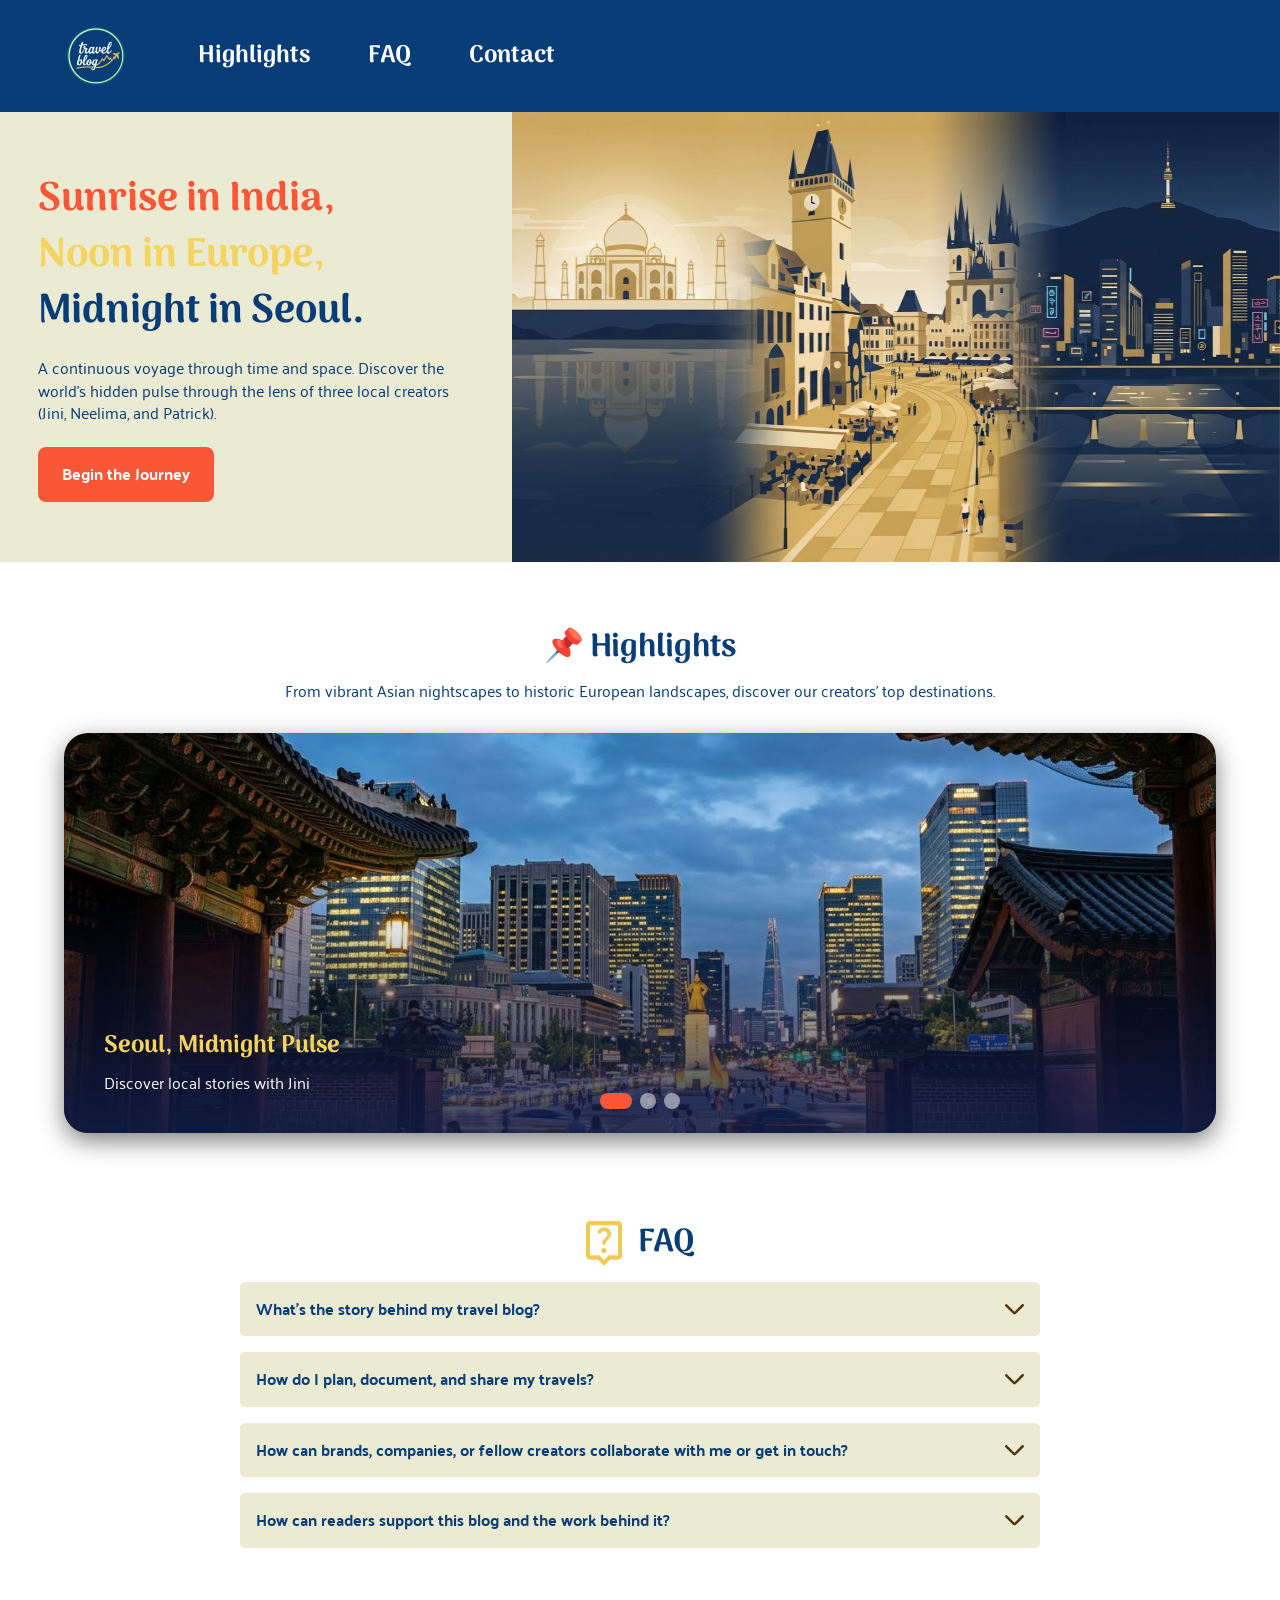
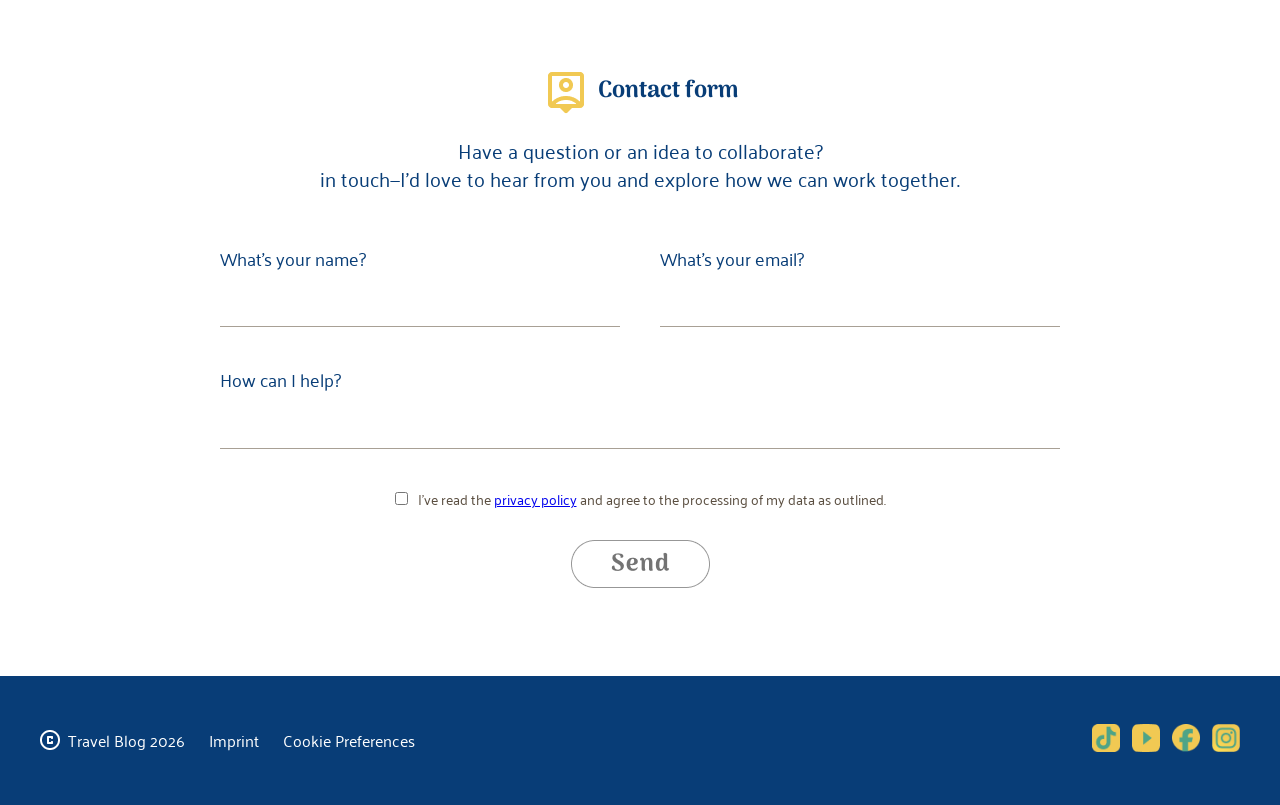
==== index.html @ cac5b028 "fix. contact form responsiv." ====
<!DOCTYPE html>
<html lang="en">

<head>
    <meta charset="UTF-8">
    <meta name="viewport" content="width=device-width, initial-scale=1.0">
    <title>Travel Blog - Home</title>

    <link rel="icon" type="image/png" href="./assets/image/logo-s.png">

    <!-- Linking the external CSS stylesheet -->
    <link rel="stylesheet" href="./styles/variables.css">
    <link rel="stylesheet" href="./styles/standard.css">
    <link rel="stylesheet" href="./styles/fonts.css">
    <link rel="stylesheet" href="./style.css">

</head>

<body>

    <!-- Main Page Wrapper Container -->
    <div class="page-wrapper">

        <header class="header">
            <div class="header-content">
                  <a href="index.html" class="header__logo">
                    <div class="logo-container">
                        <img src="./assets/image/logo-m-circle.png" class="rotate-circle" alt="Circle Background">
                        <img src="./assets/image/logo-m-title.png" class="static-title" alt="Travel Blog Title">
                        <img src="./assets/image/logo-m-airplane.png" class="float-airplane" alt="Airplane">
                    </div>
                </a>

              
                <nav class="nav-bar">
                    <a href="index.html#highlights" class="nav-highlights">Highlights</a>
                    <a href="index.html#faq" class="nav-faq">FAQ</a>
                    <a href="index.html#contact" class="nav-contact">Contact</a>
                </nav>
            </div>
        </header>

        <!-- Hero Web Section Component -->
        <section class="hero">
            <!-- 1. Start Intro Sequence Text -->
            <div class="hero__intro-text">
                <span class="title-line--india">Sunrise in India,</span>
                <span class="title-line--europe">Noon in Europe,</span>
                <span class="title-line--seoul">Midnight in Seoul.</span>
            </div>

            <!-- 2. Title for Hero left  -->
            <div class="hero__card">
                <div class="hero__content">
                    <h1 class="hero__title">
                        <span class="title-line--india">Sunrise in India,</span><br>
                        <span class="title-line--europe">Noon in Europe,</span><br>
                        <span class="title-line--seoul">Midnight in Seoul.</span>
                    </h1>
                    <p class="hero__desc">
                        A continuous voyage through time and space. Discover the world’s hidden pulse through the lens
                        of three local creators (Jini, Neelima, and Patrick).
                    </p>
                    <a class="btn--primary" href="#" onclick="return false;">Begin the Journey</a>
                </div>
                <div class="hero__img"></div>
            </div>
        </section>


        <!-- Main Home Content Section -->
        <main class="main-content" id="highlights">

            <div class="section-header">
                <h2 class="section-header__title">📌 Highlights</h2>
                <p class="section-header__desc">
                    From vibrant Asian nightscapes to historic European landscapes, discover our creators' top
                    destinations.
                </p>
            </div>

            <!-- Slider Component -->
            <div class="slider">
                <input type="radio" name="slider" id="slide1" class="slider__input" checked>
                <input type="radio" name="slider" id="slide2" class="slider__input">
                <input type="radio" name="slider" id="slide3" class="slider__input">

                <div class="slider__wrapper">
                    <a href="jin-seite01.html" class="slider__slide slider__slide--one">
                        <div class="slider__text">
                            <h3 class="slider__title">Seoul, Midnight Pulse</h3>
                            <p class="slider__desc">Discover local stories with Jini</p>
                        </div>
                    </a>

                    <a href="Neelima_Index.html" class="slider__slide slider__slide--two">
                        <div class="slider__text">
                            <h3 class="slider__title">India, Sunrise Voyage</h3>
                            <p class="slider__desc">Discover local stories with Neelima</p>
                        </div>

                        <a href="Patrick.html" class="slider__slide slider__slide--three">
                            <div class="slider__text">
                                <h3 class="slider__title">Europe, Noon Passage</h3>
                                <p class="slider__desc">Discover local stories with Patrick</p>
                            </div>
                        </a>
                </div>

                <!-- Dots navigation -->
                <div class="slider__dots">
                    <label for="slide1" class="slider__dot slider__dot--one"></label>
                    <label for="slide2" class="slider__dot slider__dot--two"></label>
                    <label for="slide3" class="slider__dot slider__dot--three"></label>
                </div>
            </div>



            <!-- FAQ Details Creator: Patrick -->
            <article class="faq-section" id="faq">

                <section class="faq-header">

                    <img src="./assets/icon/icon_faq_LP.png" alt="FAQ Icon">
                    <h2>FAQ</h2>

                </section>

                <section>

                    <details class="faq-info">
                        <summary>
                            What’s the story behind my travel blog?
                        </summary>
                        <p>
                            Lorem ipsum dolor sit amet consectetur adipisicing elit. Explicabo atque cupiditate
                            voluptatum temporibus ut non quam dolor mollitia beatae possimus corrupti voluptate nam
                            laboriosam aut repellendus aliquam, dignissimos molestias iure.
                        </p>
                    </details>

                    <details class="faq-info">
                        <summary>
                            How do I plan, document, and share my travels?
                        </summary>
                        <p>
                            Lorem ipsum dolor sit amet consectetur adipisicing elit. Explicabo atque cupiditate
                            voluptatum temporibus ut non quam dolor mollitia beatae possimus corrupti voluptate nam
                            laboriosam aut repellendus aliquam, dignissimos molestias iure.
                        </p>
                    </details>

                    <details class="faq-info">
                        <summary>
                            How can brands, companies, or fellow creators collaborate with me or get in touch?
                        </summary>
                        <p>
                            Lorem ipsum dolor sit amet consectetur adipisicing elit. Explicabo atque cupiditate
                            voluptatum temporibus ut non quam dolor mollitia beatae possimus corrupti voluptate nam
                            laboriosam aut repellendus aliquam, dignissimos molestias iure.
                        </p>
                    </details class="faq-info">

                    <details>
                        <summary>
                            How can readers support this blog and the work behind it?
                        </summary>
                        <p>
                            Lorem ipsum dolor sit amet consectetur adipisicing elit. Explicabo atque cupiditate
                            voluptatum temporibus ut non quam dolor mollitia beatae possimus corrupti voluptate nam
                            laboriosam aut repellendus aliquam, dignissimos molestias iure.
                        </p>
                    </details>

                </section>

                <section class="Contact_form" id="contact">
                    <div class="Contact_row">

                        <img src="../assets/icon/person_pin.png" alt="person_pin">
                        <h1 class="Heading">Contact form</h1>
                    </div>

                    <div class="sub_lines">
                        <p>Have a question or an idea to collaborate?<br>
                            in touch—I'd love to hear from you and explore how we can work together.</p>

                    </div>


                    <div class="questions-container">
                        <div class="question-row">
                            <div class="field">
                                <label>What's your name?</label>
                                <input type="text">
                            </div>
                            <div class="field">
                                <label>What's your email?</label>
                                <input type="email">
                            </div>
                        </div>

                        <div class="field">
                            <label>How can I help?</label>
                            <input type="text">
                        </div>
                    </div>

                    <div class="bottom-section">
                        <!-- Checkbox Row -->
                        <div class="privacy-container">
                            <input type="checkbox" id="privacy">
                            <label for="privacy">
                                I've read the <a href="#">privacy policy</a> and agree to the processing of my data as
                                outlined.
                            </label>
                        </div>

                        <img src="./Icons/Send button.png" alt="Send_button">
                    </div>
                </section>

            </article>

        </main>

        <footer class="footer">
            <div class="footer__container">
                <section class="footer-nav">
                    <p>
                        <img src="./assets/icon/copyright.png" alt="Copyright Icon">
                        Travel Blog 2026
                    </p>
                    <a href="#">Imprint</a>
                    <a href="#">Cookie Preferences</a>
                </section>

                <section class="footer-links">
                    <a href="https://www.tiktok.com/" target="_blank">
                        <img src="./assets/icon/icon_Tiktok.png" alt="Icon Tiktok">
                    </a>
                    <a href="https://www.youtube.com/" target="_blank">
                        <img src="./assets/icon/icon_youtube.png" alt="Icon YouTube">
                    </a>
                    <a href="https://www.facebook.com/" target="_blank">
                        <img src="./assets/icon/icon_facebook.png" alt="Icon Facebook">
                    </a>
                    <a href="https://www.instagram.com/" target="_blank">
                        <img src="./assets/icon/icon_instagram.png" alt="Icon Instagram">
                    </a>
                </section>
            </div>
        </footer>

        <nav class="nav-bar-mobile">

            <a href="index.html">
                <img src="./assets/icon/icon_home.png" alt="Home-Button">
            </a>

            <a href="index.html#highlights">
                <img src="./assets/icon/icon_highlights.png" alt="Highlights-Button">
            </a>

            <a href="index.html#faq">
                <img src="./assets/icon/icon_faq.png" alt="FAQ-Button">
            </a>

            <a href="index.html#contact">
                <img src="./assets/icon/icon_contact.png" alt="Contact-Button">
            </a>

        </nav>

    </div>

</body>

</html>
---- styles/variables.css ----
/* CSS Variables for easy theme management and consistency */
:root {
    /* Font Variables */
    --font-heading: 'Arima', cursive;
    --font-body: 'Palanquin', sans-serif;

    /* Fluid Responsive Font Sizes using clamp(min, viewport, max) */
    --font-base: clamp(0.95rem, 0.9rem + 0.25vw, 1rem);      /* 15px ~ 16px: Base Body Text */
    --font-lg: clamp(1.2rem, 1rem + 1vw, 1.5rem);           /* 19px ~ 24px: Subheadings / Card Titles */
    --font-xl: clamp(1.5rem, 1.2rem + 1.2vw, 2rem);         /* 24px ~ 32px: Section Headings */
    --font-xxl: clamp(1.8rem, 1.4rem + 1.5vw, 2.5rem);      /* 28px ~ 40px: Major Section Titles */
    --font-xxxl: clamp(2.2rem, 1.5rem + 3vw, 4rem);         /* 35px ~ 64px: Main Landing / Intro Title */


    /* Brand Colors */
    --c-primary: #083D77;
    /* Regal Navy (Main text and elements) */
    --c-secondary: #EBEBD3;
    /* Figma title color  */
    --c-title: #F1C953;
    /* Beige (Background accents) */
    --c-accent: #F95738;
    /* Tomato (Highlight points) */
    --c-buttonpoint: #F4D35E;
    /* Royal Gold (Buttons, hovers) */
    --c-hoverpoint: #EE964B;
    /* Sandy Brown */
}
---- styles/standard.css ----
* {
    margin: 0;
    box-sizing: border-box;
    scroll-behavior: smooth;
    line-height: 1.4;
}

html {
    font-size: 16px;
}
---- styles/fonts.css ----
/* arima-regular - latin */
@font-face {
    font-display: swap;
    /* Check https://developer.mozilla.org/en-US/docs/Web/CSS/@font-face/font-display for other options. */
    font-family: 'Arima';
    font-style: normal;
    font-weight: 400;
    src: url('../assets/fonts/arima-v7-latin-regular.woff2') format('woff2');
    /* Chrome 36+, Opera 23+, Firefox 39+, Safari 12+, iOS 10+ */
}

/* arima-700 - latin */
@font-face {
    font-display: swap;
    /* Check https://developer.mozilla.org/en-US/docs/Web/CSS/@font-face/font-display for other options. */
    font-family: 'Arima';
    font-style: normal;
    font-weight: 700;
    src: url('../assets/fonts/arima-v7-latin-700.woff2') format('woff2');
    /* Chrome 36+, Opera 23+, Firefox 39+, Safari 12+, iOS 10+ */
}

/* palanquin-regular - latin */
@font-face {
    font-display: swap;
    /* Check https://developer.mozilla.org/en-US/docs/Web/CSS/@font-face/font-display for other options. */
    font-family: 'Palanquin';
    font-style: normal;
    font-weight: 400;
    src: url('../assets/fonts/palanquin-v17-latin-regular.woff2') format('woff2');
    /* Chrome 36+, Opera 23+, Firefox 39+, Safari 12+, iOS 10+ */
}

/* palanquin-700 - latin */
@font-face {
    font-display: swap;
    /* Check https://developer.mozilla.org/en-US/docs/Web/CSS/@font-face/font-display for other options. */
    font-family: 'Palanquin';
    font-style: normal;
    font-weight: 700;
    src: url('../assets/fonts/palanquin-v17-latin-700.woff2') format('woff2');
    /* Chrome 36+, Opera 23+, Firefox 39+, Safari 12+, iOS 10+ */
}
---- style.css ----
/* 1. Base Body Styles */
body {
    width: 100%;
    margin: 0;
    padding: 0;
    font-family: var(--font-body);
    color: var(--c-primary);
    line-height: 1.6;

}

h1,
h2,
h3,
h4,
.intro-quote {
    font-family: var(--font-heading);
}

/* =========================================================
    2. Common Elements (Buttons, Containers)
========================================================= */

/* Common button style */
.btn--primary {
    display: inline-block;
    background-color: var(--c-accent);
    color: white;
    padding: 1rem 1.5rem;
    border-radius: 0.5rem;
    border: none;
    font-weight: 700;
    font-size: var(--font-base);
    text-decoration: none;
    cursor: default;
}

.btn--primary:hover {
    opacity: 0.9;
}


/* =========================================================
    3. Header & Navigation
========================================================= */

.header {
    width: 100%;
    background-color: var(--c-primary);
}

.header-content {
    max-width: 1440px;
    margin: 0 auto;
    padding: 24px clamp(24px, 5vw, 96px);
    
    display: flex;
    justify-content: flex-start;
    align-items: center;
    gap: clamp(40px, 5.5vw, 80px);
}

.header__logo {
    color: white;
    font-size: var(--font-lg);
    font-weight: 800;
    display: flex;
    align-items: center;
    gap: 0.75rem;
    text-decoration: none;
}

.logo-container {
    position: relative;
    width: 4rem;
    height: 4rem;
    perspective: 500px;
    flex-shrink: 0;
}

.logo-container img {
    position: absolute;
    top: 0;
    left: 0;
    width: 100%;
    height: 100%;
    object-fit: contain;
}

.rotate-circle {
    animation: rotateGlobe 8s linear infinite;
}

.float-airplane {
    animation: floatPlane 1.8s ease-in-out infinite alternate;
}


.nav-bar {
    display: flex;
    gap: clamp(32px, 4.5vw, 72px);
}

.nav-bar > a {
    font-size: 1.5rem;
    font-weight: bold;
    color: white;
    font-family: var(--font-heading);
    text-decoration: none;
    position: relative;
}


.nav-highlights::after,
.nav-faq::after,
.nav-contact::after {
    content: '';
    position: absolute;
    bottom: -6px;
    left: 0;
    width: 105%;
    height: 24px;
    background-repeat: no-repeat;
    background-position: center;
    background-size: contain;
    opacity: 0;
    transition: opacity 0.2s ease;
}

.nav-highlights:hover::after,
.nav-faq:hover::after,
.nav-contact:hover::after {
    opacity: 1;
}

.nav-highlights::after {
    background-image: url('./assets/icon/underline_highlights.png');
}

.nav-faq::after {
    background-image: url('./assets/icon/underline_faq.png');
}

.nav-contact::after {
    background-image: url('./assets/icon/underline_contact.png');
}

.nav-bar a:active::after {
    opacity: 0;
}

.nav-bar a:active {
    color: #F1C953;
}


@keyframes rotateGlobe {
    0% { transform: rotateY(0deg); }
    100% { transform: rotateY(360deg); }
}

@keyframes floatPlane {
    0% { transform: translateY(0); }
    100% { transform: translateY(-4px); }
}

@media screen and (max-width: 768px) {
    .header-content {
        padding: 16px 24px;
        justify-content: center; 
    }

    .nav-bar {
        display: none !important; 
    }
}


/* =========================================================
    3. Header & Navigation -Patrick
========================================================= */



/* .header {
    width: 100%;
    background-color: var(--c-primary);
}

.header-content {
    max-width: 1440px;
    margin: 0 auto;
    padding: 24px 96px;
    display: flex;
    justify-content: flex-start;
    align-items: center;
    gap: 80px;
}
.header__logo {
    color: white;
    font-size: var(--font-lg);
    font-weight: 800;
    display: flex;
    align-items: center;
    gap: 0.75rem;
    text-decoration: none;
}

.logo-container {
    position: relative;
    width: 4rem;
    height: 4rem;
    perspective: 500px;
    flex-shrink: 0;
}

.logo-container img {
    position: absolute;
    top: 0;
    left: 0;
    width: 100%;
    height: 100%;
    object-fit: contain;
}

.rotate-circle {
    animation: rotateGlobe 8s linear infinite;
}

.float-airplane {
    animation: floatPlane 1.8s ease-in-out infinite alternate;
}

.header>img {
    height: 72px;
}

.nav-bar {
    display: flex;
    gap: 72px;
}

.nav-bar>a {
    font-size: 1.5rem;
    font-weight: bold;
    color: white;

    font-family: var(--font-heading);
    text-decoration: none;
}

.nav-highlights,
.nav-faq,
.nav-contact {
    position: relative;
    text-decoration: none;
}

.nav-highlights::after,
.nav-faq::after,
.nav-contact::after {
    content: '';
    position: absolute;
    bottom: -2px;
    left: 0;
    width: 105%;
    height: 24px;
    background-repeat: no-repeat;
    background-position: center;
    background-size: contain;
    opacity: 0;
    transition: opacity 0.2s ease;
}

.nav-highlights:hover::after,
.nav-faq:hover::after,
.nav-contact:hover::after {
    opacity: 1;
}

.nav-highlights::after {
    background-image: url('../assets/icon/underline_highlights.png');
}

.nav-faq::after {
    background-image: url('../assets/icon/underline_faq.png');
}

.nav-contact::after {
    background-image: url('../assets/icon/underline_contact.png');
}

.nav-bar a:active::after {
    opacity: 0;
}

.nav-bar a:active {
    color: #F1C953;
}

@keyframes rotateGlobe {
    0% {
        transform: rotateY(0deg);
    }

    100% {
        transform: rotateY(360deg);
    }
}

@keyframes floatPlane {
    0% {
        transform: translateY(0);
    }

    100% {
        transform: translateY(-4px);
    }
}

@media screen and (min-width: 744px) and (max-width: 850px) {

    .header {
        padding: 24px max(calc((100% - 1440px)/2), 42px);
    }

}

@media screen and (max-width: 743px) {

    .header {
        padding: 24px max(calc((100% - 1440px)/2), 42px);
        justify-content: center;
    }

    .nav-bar {
        display: none;
    }

} */

/* =========================================================
    4. Hero Section - Sequence Animation
========================================================= */
.hero {
    position: relative;
    width: 100%;
    min-height: clamp(450px, 50vh, 520px);
    overflow: hidden;
    background-color: transparent;
    padding: 0;
}


.title-line--india {
    color: var(--c-accent);
}

.title-line--europe {
    color: var(--c-buttonpoint);
}

.title-line--seoul {
    color: var(--c-primary);
}


.hero__intro-text {
    position: absolute;
    top: 50%;
    left: 50%;
    transform: translate(-50%, -50%);
    width: 100%;
    display: flex;
    flex-direction: column;
    justify-content: center;
    align-items: center;
    gap: 0.5rem;
    padding: 0 1rem;
    text-align: center;
    font-family: var(--font-heading);

    font-size: var(--font-xxxl);
    font-weight: 700;
    z-index: 10;
    animation: fadeOutIntro 0.5s ease-in-out 3.2s forwards;
}

.hero__intro-text span {
    width: 100%;
    text-align: center;
    opacity: 0;
    transform: translateY(15px);
    animation: fadeInUpLine 0.6s ease-out forwards;
}

.hero__intro-text span:nth-child(1) {
    animation-delay: 0.3s;
}

.hero__intro-text span:nth-child(2) {
    animation-delay: 1.1s;
}

.hero__intro-text span:nth-child(3) {
    animation-delay: 1.9s;
}


.hero__card {
    display: grid;
    grid-template-columns: 2fr 3fr;
    max-width: 1440px;
    width: 100%;
    margin: 0 auto;
    min-height: clamp(450px, 50vh, 520px);
    background-color: var(--c-secondary);
    overflow: hidden;
}

.hero__content {
    padding: clamp(1.5rem, 4vw, 4rem) clamp(1.2rem, 3vw, 3rem);
    display: flex;
    flex-direction: column;
    justify-content: center;
    background-color: var(--c-secondary);
    z-index: 2;
}

.hero__title {
    font-size: var(--font-xxl);
    font-weight: 900;
    margin-bottom: 1rem;
    line-height: 1.2;
    opacity: 0;
    transform: translateX(-40px);
    animation: slideInLeft 0.8s ease-out 3.8s forwards;
}

.hero__desc {
    font-size: var(--font-base);
    margin-bottom: 1.5rem;
    opacity: 0;
    transform: translateX(-40px);
    animation: slideInLeft 0.8s ease-out 4.1s forwards;
}

.hero__content .btn--primary {
    align-self: flex-start;
    opacity: 0;
    transform: translateY(30px);
    animation: fadeInUp 0.8s ease-out 4.4s forwards;
}

.hero__img {
    width: 100%;
    height: 100%;
    background-image: url('./assets/image/hero-img.jpeg');
    background-size: cover;
    background-position: top center;
    transform: translateX(100%);
    animation: slideInRight 1s cubic-bezier(0.25, 1, 0.5, 1) 3.5s forwards;
}

@keyframes fadeInUpLine {
    to {
        opacity: 1;
        transform: translateY(0);
    }
}

@keyframes fadeOutIntro {
    to {
        opacity: 0;
        visibility: hidden;
    }
}

@keyframes slideInRight {
    to {
        transform: translateX(0);
    }
}

@keyframes slideInLeft {
    to {
        opacity: 1;
        transform: translateX(0);
    }
}

@keyframes fadeInUp {
    to {
        opacity: 1;
        transform: translateY(0);
    }
}

/* =========================================================
    5. Main Content (Center-aligned content area)
========================================================= */
.main-content {
    max-width: 1200px;
    margin: 0 auto;
    padding: 4rem 1.5rem;
}

.section-header {
    text-align: center;
    margin-bottom: 2rem;
}

.section-header__title {
    font-size: var(--font-xl);
}

.section-header__desc {
    font-size: var(--font-base);
    margin-top: 0.5rem;
}


/* =========================================================
    6. Slider Component
========================================================= */
.slider {
    position: relative;
    overflow: hidden;
    border-radius: 1.5rem;
    box-shadow: 0 0.5rem 1.5rem rgba(0, 0, 0, 0.5);
    margin-bottom: 4rem;
}

.slider__input {
    display: none;
    /* Hide actual radio buttons */
}

.slider__wrapper {
    display: flex;
    width: 300%;
    transition: transform 0.5s ease;
}

.slider__slide {
    width: 33.333%;
    height: 25rem;
    padding: 2.5rem;
    display: flex;
    align-items: flex-end;
    color: white;
    background-size: cover;
    background-position: center;
    position: relative;
    text-decoration: none;
    transition: transform 0.3s ease, filter 0.3s ease;
}

a.slider__slide {
    cursor: pointer;
}

a.slider__slide:hover .slider__title {
    text-decoration: underline;
    color: white;
}

a.slider__slide:hover::before {
    background: linear-gradient(to top, rgba(17, 29, 74, 0.95) 0%, transparent 70%);
}

/* Add dark gradient overlay on top of the image */
.slider__slide::before {
    content: '';
    position: absolute;
    inset: 0;
    background: linear-gradient(to top, rgba(17, 29, 74, 0.85) 0%, transparent 60%);
}

.slider__slide--one {
    background-image: url("./assets/image/home-slider01.jpeg");
}

.slider__slide--two {
    background-image: url("./assets/image/home-slider02.jpeg");
}

.slider__slide--three {
    background-image: url("./assets/image/home-slider03.jpeg");
}

.slider__text {
    position: relative;
    z-index: 1;
}

.slider__title {
    font-size: var(--font-lg);
    margin-bottom: 0.5rem;
    color: var(--c-buttonpoint);
}

/* Move slide based on radio button selection */
#slide1:checked~.slider__wrapper {
    transform: translateX(0%);
}

#slide2:checked~.slider__wrapper {
    transform: translateX(-33.333%);
}

#slide3:checked~.slider__wrapper {
    transform: translateX(-66.666%);
}

/* Circle dots below the slider */
.slider__dots {
    position: absolute;
    bottom: 1.5rem;
    left: 50%;
    transform: translateX(-50%);
    display: flex;
    gap: 0.5rem;
    z-index: 2;
}

.slider__dot {
    width: 1rem;
    height: 1rem;
    border-radius: 50%;
    background-color: rgba(255, 255, 255, 0.5);
    cursor: pointer;
}

#slide1:checked~.slider__dots .slider__dot--one,
#slide2:checked~.slider__dots .slider__dot--two,
#slide3:checked~.slider__dots .slider__dot--three {
    background-color: var(--c-accent);
    width: 2rem;
    border-radius: 0.5rem;
}


/* =========================================================
   7. FAQ - Detaillist // Creator: Patrick
========================================================= */

.faq-section {
    display: flex;
    flex-direction: column;
    align-items: center;
    padding: 24px max(calc((100% - 1440px)/2), 96px);
}

.faq-header {
    display: flex;
    gap: 16px;
}

.faq-header h2 {
    font-size: var(--font-xl);
}

.faq-header img {
    width: 100%;
}

.faq-section details {
    background-color: var(--c-secondary);
    width: 1200px;
    padding: 16px;
    margin-top: 16px;
    border-radius: 5px;
    text-align: start;
}

.faq-section p {
    background-color: white;
    padding: 4px;
    border-radius: 5px;
}

summary {
    display: flex;
    justify-content: space-between;
    align-items: center;
    list-style: none;
    cursor: pointer;
    font-weight: bold;
}

summary::-webkit-details-marker {
    display: none;
}

summary::after {
    content: url("../assets/image/arrow_forward_ios.svg");
    transition: transform 255ms ease-in;
}

details[open] summary::after {
    transform: rotate(180deg);
}

@media screen and (min-width: 1040px) and (max-width: 1300px) {
    .faq-section details {
        width: 800px;
    }
}

@media screen and (min-width: 540px) and (max-width: 1039px) {
    
    
    .faq-section details {
        width: 500px;
    }
}

@media screen and (max-width: 539px) {
    .faq-section details {
        width: 300px;
    }
}


/* =========================================================
   9. Contack Form
========================================================= */

.Contact_form {
    padding-top: 120px;
    max-width: 1200px;
    width: 100%;
    margin: 0 auto;
    box-sizing: border-box;
}

.Contact_row {
    display: flex;
    align-items: center;
    justify-content: center;
    gap: 8px;            
    margin-bottom: 16px; 

    font-family: Arima, sans-serif;
    font-weight: bold;
    font-size: 1.25rem; 
    line-height: 1.2;

    color: var(--c-primary);
}

.Contact_row > img {
    width: 3rem;        
    height: 3rem;       
}

.sub_lines {
    font-family: Palanquin;
    font-weight: 500;
    font-size: 20px;
    text-align: center;
}

.questions-container {
    padding: 50px 30px 0px 30px;
    width: 100%;
    max-width: 900px;
    display: flex;
    flex-direction: column;
    gap: 40px;
    margin: 0 auto;
    box-sizing: border-box;
}

.question-row {
    display: flex;
    gap: 40px;
    width: 100%;
    box-sizing: border-box;
}

.field {
    flex: 1;
    display: flex;
    flex-direction: column;
    box-sizing: border-box;
}

.field label {
    font-size: 1.125rem; /* 18px */
    margin-bottom: 1.5rem;
}

.field input {
    width: 100%;
    border: none;
    border-bottom: 1.5px solid #a8a095;
    outline: none;
    background: transparent;
    font-size: 1rem;
    padding-bottom: 8px;
    box-sizing: border-box;
}

.field input:focus {
    border-bottom-color: #000;
}

.bottom-section {
    display: flex;
    flex-direction: column;
    align-items: center;
    gap: 32px;
    margin-top: 40px;
    width: 100%;
    box-sizing: border-box;
}

.privacy-container {
    display: flex;
    align-items: center;
    justify-content: center;
    gap: 10px;
    font-size: 14px;
    color: #5a4e40;
}

/* =========================================================
   Mobile Viewport Styles (768px and below) for Contact
========================================================= */
@media screen and (max-width: 768px) {

    .faq-section {
        padding-left: 1rem;
        padding-right: 1rem;
        width: 100%;
        box-sizing: border-box;
    }
    
    .Contact_form {
        padding-top: 3.75rem; /* 60px */
        width: 100%;
    }

    .Contact_row {
        font-size: 1.125rem; 
    }

    .Contact_row > img {
        width: 2rem;   /* 32px */
        height: 2rem;  /* 32px */
    }
    
    .sub_lines {
        display: none;
    }
  
    .questions-container {
        padding: 1.5rem 0 0 0;
        width: 100%;
        gap: 2rem;
    }

    .question-row {
        flex-direction: column;
        gap: 2rem;
    }

    .field label {
        margin-bottom: 0.75rem;
    }
   
    .bottom-section {
        margin-top: 2rem;
    }

    .privacy-container {
        justify-content: flex-start;
        font-size: 0.75rem; /* 12px */
        gap: 0.5rem;
    }

    .privacy-container input[type="checkbox"] {
        flex-shrink: 0;
    }
}


/* =========================================================
   Footer Components (Rem & Single Media Query System)
========================================================= */

.footer {
    width: 100%;
    background-color: var(--c-primary);
    color: white;
    padding: 3rem 0;
}

.footer__container {
    width: 100%;
    max-width: 1440px;
    margin: 0 auto;
    padding: 0 2.5rem;
    display: flex;
    justify-content: space-between;
    align-items: center;
    box-sizing: border-box;
}

.footer-nav {
    display: flex;
    align-items: center;
    gap: 1.5rem;
    color: white;
}

.footer-nav a {
    color: white;
    text-decoration: none;
    font-size: var(--font-base);
}

.footer-nav p {
    display: flex;
    align-items: center;
    gap: 0.5rem;
    margin: 0;
}

.footer-nav img {
    height: 1.25rem;
}

.footer-links {
    display: flex;
    gap: 0.75rem;
}

.footer-links img {
    width: 1.75rem;
    height: 1.75rem;
}

.nav-bar-mobile {
    display: none;
}

/* =========================================================
   Footer Navigation & Social Links Hover Effects
========================================================= */


.footer-nav a:hover {
    font-weight: bold;
}


.footer-links img:hover {
    box-shadow: 2px 2px 2px 2px rgba(255, 255, 255, 0.25);
    border-radius: 5px;
}



@media screen and (max-width: 768px) {
    body {
        padding-bottom: 5.5rem; 
    }

    .footer {
        padding: 1.5rem 1rem;
    }

    .footer__container {
        padding: 0;
        display: flex;
        justify-content: space-between;
        align-items: flex-end; 
    }

    .footer-nav {
        display: flex;
        flex-direction: column;
        align-items: flex-start;
        gap: 0.35rem;
        font-size: 0.85rem;
    }

    .footer-nav a {
        font-size: 0.85rem;
        color: white;
        text-decoration: none;
    }

   
    .footer-nav a:nth-of-type(1) {
        order: 1;
    }

   
    .footer-nav a:nth-of-type(2) {
        order: 2;
    }

  
    .footer-nav p {
        order: 3;
        font-size: 0.85rem;
        margin: 0;
        white-space: nowrap;
        display: flex;
        align-items: center;
        gap: 0.3rem;
    }

    .footer-nav p img {
        height: 1rem;
    }

  
    .footer-links {
        display: flex;
        gap: 0.5rem;
        align-items: center;
    }

    .footer-links img {
        width: 1.5rem;
        height: 1.5rem;
    }

   
    .footer--mobile,
    .nav-bar-mobile {
        display: flex !important;
        position: fixed;
        bottom: 0;
        left: 0;
        width: 100%;
        height: 5.5rem;
        background-color: var(--c-buttonpoint);
        z-index: 9999;
        justify-content: space-around;
        align-items: center;
    }

    .mobile-nav {
        display: flex;
        justify-content: space-around;
        align-items: center;
        width: 100%;
        padding: 0 1rem;
    }

    .mobile-nav__item img {
        width: 2rem;
        height: 2rem;
    }
}


/* =========================================================
   9. Footer Components (Desktop Standard)-Patrick
========================================================= */
/* 
.footer {
    width: 100%;
    background-color: var(--c-primary);
    padding: 48px 0;
}

.footer__container {
    max-width: 1440px;
    width: 100%;
    margin: 0 auto;
    padding: 0 88px;
    display: flex;
    justify-content: space-between;
    align-items: center;
    box-sizing: border-box;
}

.footer-nav {
    display: flex;
    gap: 72px;

    color: white;
}

.footer-nav p {
    display: flex;
    align-items: center;
    gap: 8px;
}

.footer-nav img {
    height: 24px;
}

.footer-nav a {
    color: white;
    text-decoration: none;
    text-align: center;
    min-width: 80px;
}

.footer-nav a:hover {
    font-weight: bold;
}

.footer-links {
    display: flex;
    gap: 16px;
}

.footer-links img {
    height: 32px;
}

.footer-links img:hover {
    box-shadow: 2px 2px 2px 2px rgba(255, 255, 255, 0.25);
    border-radius: 5px;
}

.nav-bar-mobile {
    display: none;
}




@media screen and (min-width: 851px) and (max-width: 1176px) {

    .footer-nav {
        gap: 42px;
    }

}

@media screen and (min-width: 744px) and (max-width: 850px) {

    .footer {
        padding: 48px max(calc((100% - 1440px)/2), 42px);
    }

    .footer-nav {
        gap: 42px;
    }

}

@media screen and (min-width: 526px) and (max-width: 743px) {

    .footer {
        padding: 24px max(calc((100% - 1440px)/2), 42px);
        align-items: flex-end;
    }

    .footer-nav {
        flex-direction: column-reverse;
        align-items: flex-start;
        gap: 8px;
    }

    .footer-nav a {
        text-align: start;
    }

    .nav-bar-mobile {
        display: flex;
        justify-content: space-between;
        align-items: center;
        padding: 24px 42px;

        background-color: #F1C953;

        position: sticky;
        bottom: 0;
    }

}




@media screen and (max-width: 525px) {

    .footer {
        padding: 24px max(calc((100% - 1440px)/2), 24px);
        align-items: flex-end;
    }

    .footer-nav {
        flex-direction: column-reverse;
        align-items: flex-start;
        gap: 8px;

        font-size: 0.8rem;
    }

    .footer-nav a {
        text-align: start;
    }

    .footer-links img {
        height: 20px;
    }

    .nav-bar-mobile {
        display: flex;
        justify-content: space-between;
        align-items: center;
        padding: 16px 42px;

        background-color: #F1C953;

        position: sticky;
        bottom: 0;
    }

} */

/* /* =========================================================
   9. Media Query (Mobile Screens)
========================================================= */
@media (max-width: 768px) {

    .hero__intro-text {
        top: clamp(220px, 38vh, 260px);
    }

    .hero__card {
        grid-template-columns: 1fr;
        grid-template-rows: auto auto;
    }

    .hero__content {
        order: 2;
        padding: clamp(1.8rem, 4vw, 2.5rem) 1.5rem;
        text-align: center;
        align-items: center;
    }

    .hero__title {
        margin-bottom: 0.8rem;
    }

    .hero__desc {
        max-width: 500px;
        margin-bottom: 1.5rem;
    }

    .hero__content .btn--primary {
        align-self: center;
    }

    .hero__img {
        order: 1;
        height: clamp(200px, 35vw, 260px);
    }

}
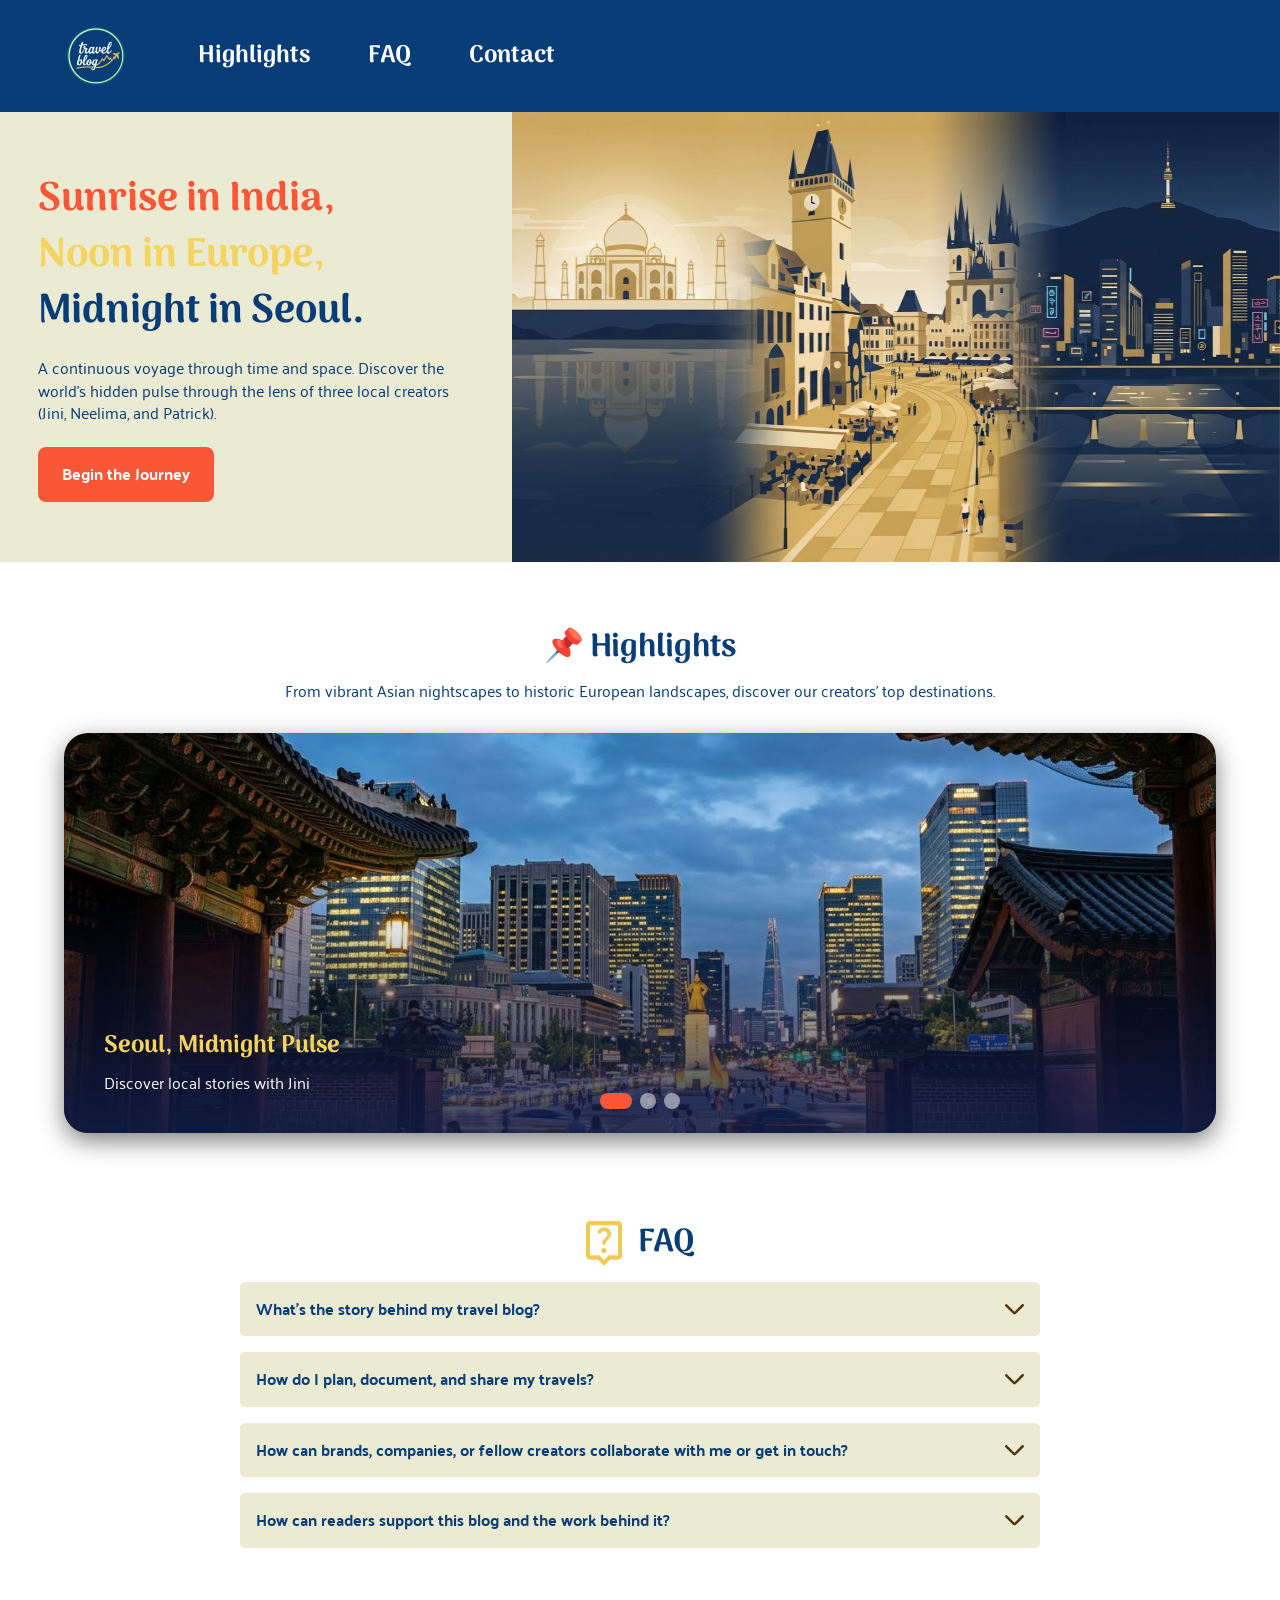
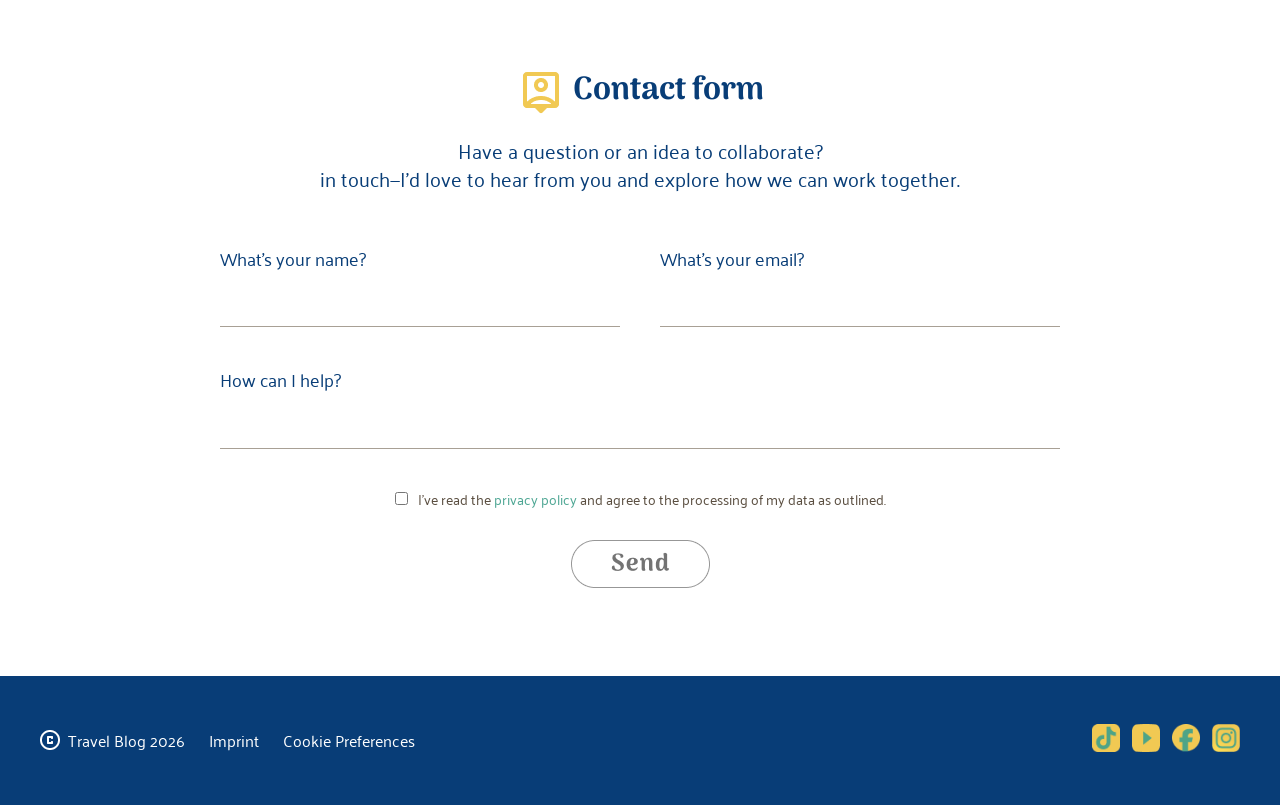
==== commit c0703246: "fix. contact form" ====
--- a/index.html
+++ b/index.html
@@ -178,8 +178,8 @@
                 <section class="Contact_form" id="contact">
                     <div class="Contact_row">
 
-                        <img src="../assets/icon/person_pin.png" alt="person_pin">
-                        <h1 class="Heading">Contact form</h1>
+                        <img src="./assets/icon/person_pin.png" alt="person_pin">
+                        <h2 class="heading">Contact form</h2>
                     </div>
 
                     <div class="sub_lines">
@@ -217,7 +217,7 @@
                             </label>
                         </div>
 
-                        <img src="./Icons/Send button.png" alt="Send_button">
+                        <img src="./assets/image/Send_button.png" alt="Send_button">
                     </div>
                 </section>
 
--- a/style.css
+++ b/style.css
@@ -744,12 +744,15 @@
 
     font-family: Arima, sans-serif;
     font-weight: bold;
-    font-size: 1.25rem; 
+    font-size: 2rem; 
     line-height: 1.2;
 
     color: var(--c-primary);
 }
 
+.heading{
+    font-size: var(--font-xl);
+}
 .Contact_row > img {
     width: 3rem;        
     height: 3rem;       
@@ -826,6 +829,18 @@
     color: #5a4e40;
 }
 
+.privacy-container a {
+    color: #4da693;            
+    text-decoration: none;
+    font-weight: 400;             
+    transition: font-weight 0.2s ease, color 0.2s ease; 
+}
+
+.privacy-container a:hover {
+    font-weight: 700;            
+    color: #3b8777;             
+}
+
 /* =========================================================
    Mobile Viewport Styles (768px and below) for Contact
 ========================================================= */
@@ -838,19 +853,29 @@
         box-sizing: border-box;
     }
     
-    .Contact_form {
-        padding-top: 3.75rem; /* 60px */
-        width: 100%;
-    }
-
     .Contact_row {
-        font-size: 1.125rem; 
-    }
-
-    .Contact_row > img {
-        width: 2rem;   /* 32px */
-        height: 2rem;  /* 32px */
-    }
+    display: flex;
+    align-items: center;
+    justify-content: center;
+    gap: 12px;            
+    margin-bottom: 16px; 
+}
+
+/* 2. 실제 글자가 들어있는 h2(.heading)에 직접 폰트 크기 지정 */
+.Contact_row .heading {
+    font-size: 1.5rem; /* 32px 정확히 적용 */
+    font-family: Arima, sans-serif;
+    font-weight: bold;
+    color: var(--c-primary);
+    line-height: 1.2;
+    margin: 0; /* h2 기본 여백 제거 */
+}
+
+/* 3. 아이콘 크기 */
+.Contact_row > img {
+    width: 3rem;        
+    height: 3rem;       
+}
     
     .sub_lines {
         display: none;
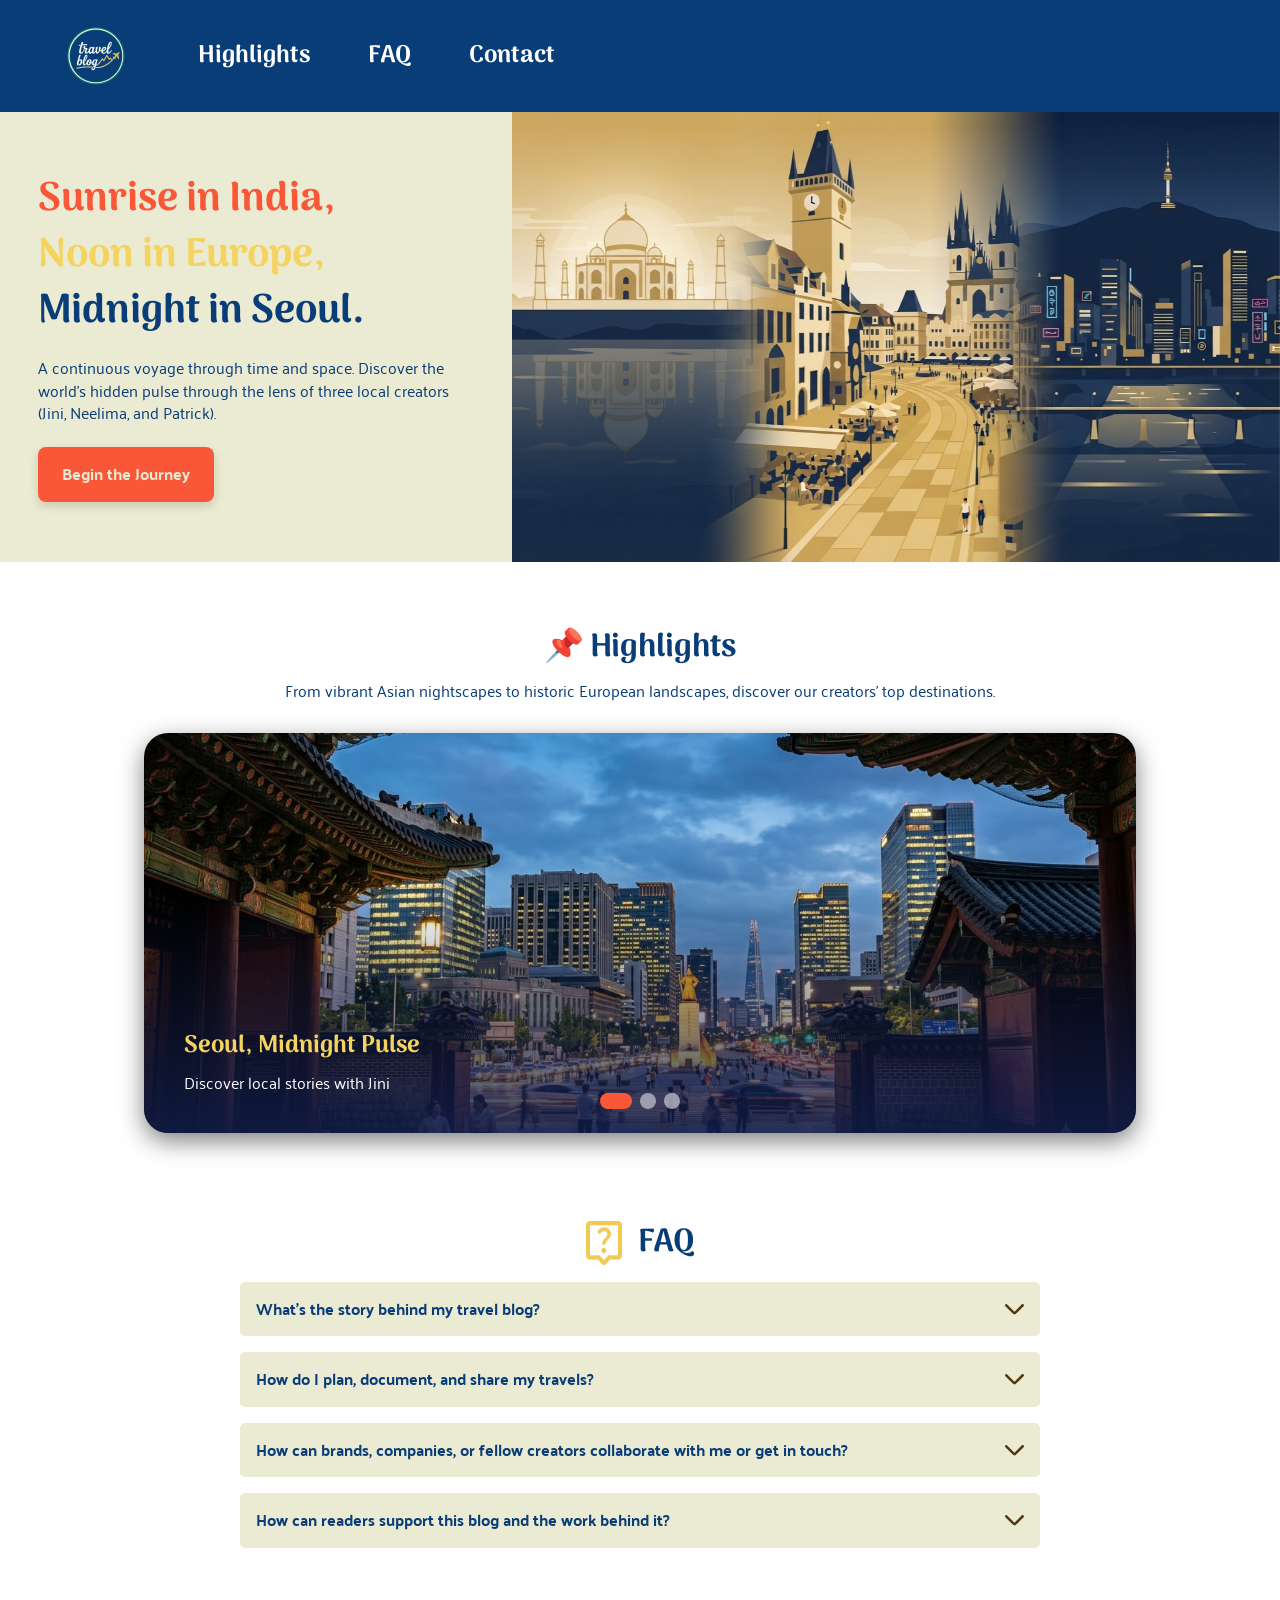
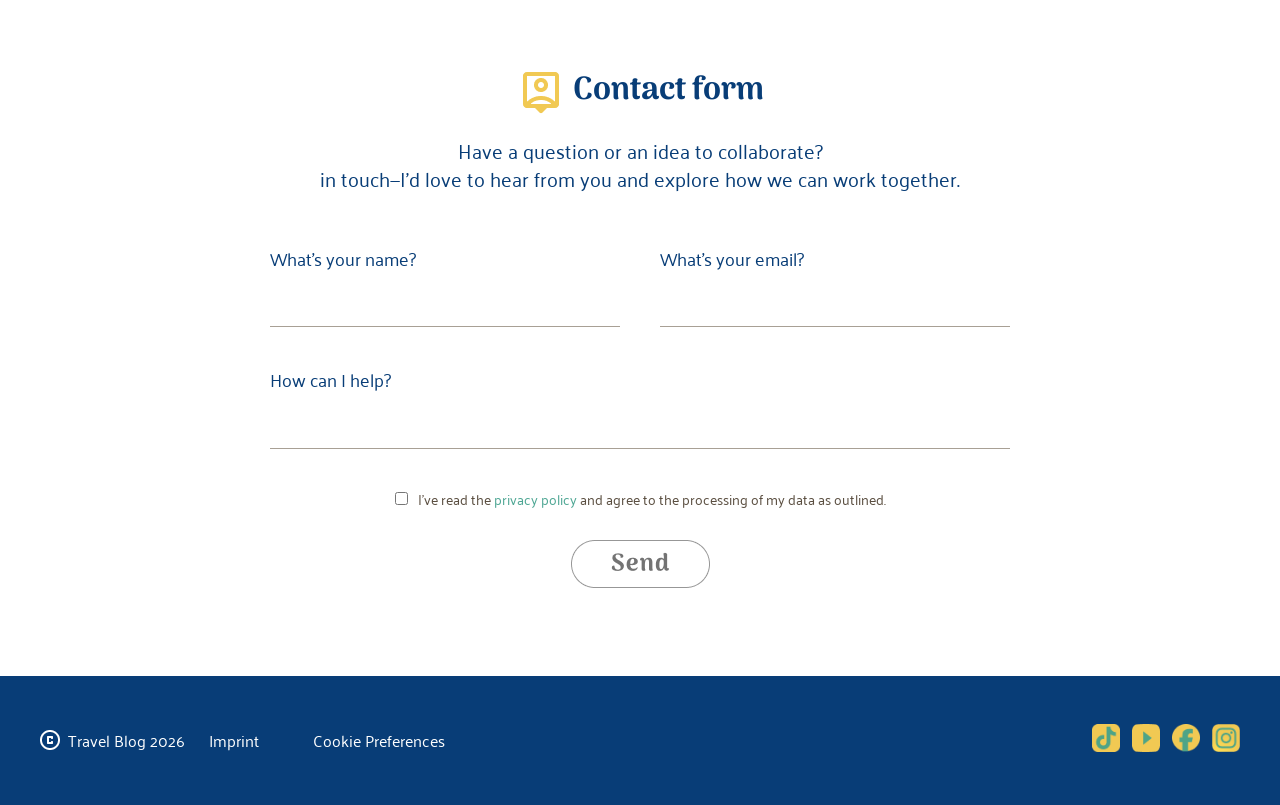
==== commit f4951770: "merge: updated from dev" ====
--- a/index.html
+++ b/index.html
@@ -160,9 +160,9 @@
                             voluptatum temporibus ut non quam dolor mollitia beatae possimus corrupti voluptate nam
                             laboriosam aut repellendus aliquam, dignissimos molestias iure.
                         </p>
-                    </details class="faq-info">
-
-                    <details>
+                    </details>
+
+                    <details class="faq-info">
                         <summary>
                             How can readers support this blog and the work behind it?
                         </summary>
@@ -212,7 +212,7 @@
                         <div class="privacy-container">
                             <input type="checkbox" id="privacy">
                             <label for="privacy">
-                                I've read the <a href="#">privacy policy</a> and agree to the processing of my data as
+                                I've read the <a>privacy policy</a> and agree to the processing of my data as
                                 outlined.
                             </label>
                         </div>
--- a/styles/fonts.css
+++ b/styles/fonts.css
@@ -8,7 +8,6 @@
     src: url('../assets/fonts/arima-v7-latin-regular.woff2') format('woff2');
     /* Chrome 36+, Opera 23+, Firefox 39+, Safari 12+, iOS 10+ */
 }
-
 /* arima-700 - latin */
 @font-face {
     font-display: swap;
@@ -19,7 +18,6 @@
     src: url('../assets/fonts/arima-v7-latin-700.woff2') format('woff2');
     /* Chrome 36+, Opera 23+, Firefox 39+, Safari 12+, iOS 10+ */
 }
-
 /* palanquin-regular - latin */
 @font-face {
     font-display: swap;
@@ -30,7 +28,6 @@
     src: url('../assets/fonts/palanquin-v17-latin-regular.woff2') format('woff2');
     /* Chrome 36+, Opera 23+, Firefox 39+, Safari 12+, iOS 10+ */
 }
-
 /* palanquin-700 - latin */
 @font-face {
     font-display: swap;
--- a/style.css
+++ b/style.css
@@ -1,12 +1,33 @@
 /* 1. Base Body Styles */
+
+/* 1. html과 body에 화면 전체 높이 기준 부여 */
+html,
 body {
     width: 100%;
+    min-height: 100vh;
     margin: 0;
     padding: 0;
     font-family: var(--font-body);
     color: var(--c-primary);
     line-height: 1.6;
-
+}
+
+body {
+    display: flex;
+    flex-direction: column;
+}
+
+main.page-wrapper,
+.page-wrapper {
+    display: flex;
+    flex-direction: column;
+    flex: 1;
+    width: 100%;
+}
+
+footer,
+.footer {
+    margin-top: auto;
 }
 
 h1,
@@ -20,23 +41,37 @@
 /* =========================================================
     2. Common Elements (Buttons, Containers)
 ========================================================= */
-
-/* Common button style */
-.btn--primary {
+a.btn--primary,
+a.btn--primary:link,
+a.btn--primary:visited,
+a.btn--primary:hover,
+a.btn--primary:active {
+    color: var(--c-secondary);
+}
+
+a.btn--primary {
     display: inline-block;
     background-color: var(--c-accent);
-    color: white;
     padding: 1rem 1.5rem;
     border-radius: 0.5rem;
     border: none;
     font-weight: 700;
     font-size: var(--font-base);
     text-decoration: none;
-    cursor: default;
-}
-
-.btn--primary:hover {
-    opacity: 0.9;
+    cursor: pointer;
+    box-shadow: 0 4px 10px rgba(0, 0, 0, 0.15);
+    transition: transform 0.2s ease, box-shadow 0.2s ease, filter 0.2s ease;
+}
+
+a.btn--primary:hover {
+    filter: brightness(0.9);
+    transform: translateY(-2px);
+    box-shadow: 0 6px 16px rgba(0, 0, 0, 0.25);
+}
+
+a.btn--primary:active {
+    transform: translateY(1px);
+    box-shadow: 0 2px 6px rgba(0, 0, 0, 0.2);
 }
 
 
@@ -53,7 +88,7 @@
     max-width: 1440px;
     margin: 0 auto;
     padding: 24px clamp(24px, 5vw, 96px);
-    
+
     display: flex;
     justify-content: flex-start;
     align-items: center;
@@ -101,7 +136,7 @@
     gap: clamp(32px, 4.5vw, 72px);
 }
 
-.nav-bar > a {
+.nav-bar>a {
     font-size: 1.5rem;
     font-weight: bold;
     color: white;
@@ -155,23 +190,33 @@
 
 
 @keyframes rotateGlobe {
-    0% { transform: rotateY(0deg); }
-    100% { transform: rotateY(360deg); }
+    0% {
+        transform: rotateY(0deg);
+    }
+
+    100% {
+        transform: rotateY(360deg);
+    }
 }
 
 @keyframes floatPlane {
-    0% { transform: translateY(0); }
-    100% { transform: translateY(-4px); }
+    0% {
+        transform: translateY(0);
+    }
+
+    100% {
+        transform: translateY(-4px);
+    }
 }
 
 @media screen and (max-width: 768px) {
     .header-content {
         padding: 16px 24px;
-        justify-content: center; 
+        justify-content: center;
     }
 
     .nav-bar {
-        display: none !important; 
+        display: none !important;
     }
 }
 
@@ -709,8 +754,8 @@
 }
 
 @media screen and (min-width: 540px) and (max-width: 1039px) {
-    
-    
+
+
     .faq-section details {
         width: 500px;
     }
@@ -739,23 +784,24 @@
     display: flex;
     align-items: center;
     justify-content: center;
-    gap: 8px;            
-    margin-bottom: 16px; 
+    gap: 8px;
+    margin-bottom: 16px;
 
     font-family: Arima, sans-serif;
     font-weight: bold;
-    font-size: 2rem; 
+    font-size: 2rem;
     line-height: 1.2;
 
     color: var(--c-primary);
 }
 
-.heading{
+.heading {
     font-size: var(--font-xl);
 }
-.Contact_row > img {
-    width: 3rem;        
-    height: 3rem;       
+
+.Contact_row>img {
+    width: 3rem;
+    height: 3rem;
 }
 
 .sub_lines {
@@ -791,7 +837,8 @@
 }
 
 .field label {
-    font-size: 1.125rem; /* 18px */
+    font-size: 1.125rem;
+    /* 18px */
     margin-bottom: 1.5rem;
 }
 
@@ -830,15 +877,15 @@
 }
 
 .privacy-container a {
-    color: #4da693;            
+    color: #4da693;
     text-decoration: none;
-    font-weight: 400;             
-    transition: font-weight 0.2s ease, color 0.2s ease; 
+    font-weight: 500;
+    cursor: pointer;
+    transition: text-shadow 0.2s ease;
 }
 
 .privacy-container a:hover {
-    font-weight: 700;            
-    color: #3b8777;             
+    text-shadow: -0.25px -0.25px 0 #4da693, 0.25px 0.25px 0 #4da693;
 }
 
 /* =========================================================
@@ -852,35 +899,37 @@
         width: 100%;
         box-sizing: border-box;
     }
-    
+
     .Contact_row {
-    display: flex;
-    align-items: center;
-    justify-content: center;
-    gap: 12px;            
-    margin-bottom: 16px; 
-}
-
-/* 2. 실제 글자가 들어있는 h2(.heading)에 직접 폰트 크기 지정 */
-.Contact_row .heading {
-    font-size: 1.5rem; /* 32px 정확히 적용 */
-    font-family: Arima, sans-serif;
-    font-weight: bold;
-    color: var(--c-primary);
-    line-height: 1.2;
-    margin: 0; /* h2 기본 여백 제거 */
-}
-
-/* 3. 아이콘 크기 */
-.Contact_row > img {
-    width: 3rem;        
-    height: 3rem;       
-}
-    
+        display: flex;
+        align-items: center;
+        justify-content: center;
+        gap: 12px;
+        margin-bottom: 16px;
+    }
+
+    /* 2. 실제 글자가 들어있는 h2(.heading)에 직접 폰트 크기 지정 */
+    .Contact_row .heading {
+        font-size: 1.5rem;
+        /* 32px 정확히 적용 */
+        font-family: Arima, sans-serif;
+        font-weight: bold;
+        color: var(--c-primary);
+        line-height: 1.2;
+        margin: 0;
+        /* h2 기본 여백 제거 */
+    }
+
+    /* 3. 아이콘 크기 */
+    .Contact_row>img {
+        width: 3rem;
+        height: 3rem;
+    }
+
     .sub_lines {
         display: none;
     }
-  
+
     .questions-container {
         padding: 1.5rem 0 0 0;
         width: 100%;
@@ -895,14 +944,15 @@
     .field label {
         margin-bottom: 0.75rem;
     }
-   
+
     .bottom-section {
         margin-top: 2rem;
     }
 
     .privacy-container {
         justify-content: flex-start;
-        font-size: 0.75rem; /* 12px */
+        font-size: 0.75rem;
+        /* 12px */
         gap: 0.5rem;
     }
 
@@ -945,13 +995,13 @@
     color: white;
     text-decoration: none;
     font-size: var(--font-base);
+    min-width: 80px;
 }
 
 .footer-nav p {
     display: flex;
     align-items: center;
     gap: 0.5rem;
-    margin: 0;
 }
 
 .footer-nav img {
@@ -991,7 +1041,7 @@
 
 @media screen and (max-width: 768px) {
     body {
-        padding-bottom: 5.5rem; 
+        padding-bottom: 5.5rem;
     }
 
     .footer {
@@ -1002,7 +1052,7 @@
         padding: 0;
         display: flex;
         justify-content: space-between;
-        align-items: flex-end; 
+        align-items: flex-end;
     }
 
     .footer-nav {
@@ -1019,17 +1069,17 @@
         text-decoration: none;
     }
 
-   
+
     .footer-nav a:nth-of-type(1) {
         order: 1;
     }
 
-   
+
     .footer-nav a:nth-of-type(2) {
         order: 2;
     }
 
-  
+
     .footer-nav p {
         order: 3;
         font-size: 0.85rem;
@@ -1044,7 +1094,7 @@
         height: 1rem;
     }
 
-  
+
     .footer-links {
         display: flex;
         gap: 0.5rem;
@@ -1056,7 +1106,7 @@
         height: 1.5rem;
     }
 
-   
+
     .footer--mobile,
     .nav-bar-mobile {
         display: flex !important;
@@ -1286,5 +1336,4 @@
         height: clamp(200px, 35vw, 260px);
     }
 
-} 
-
+}
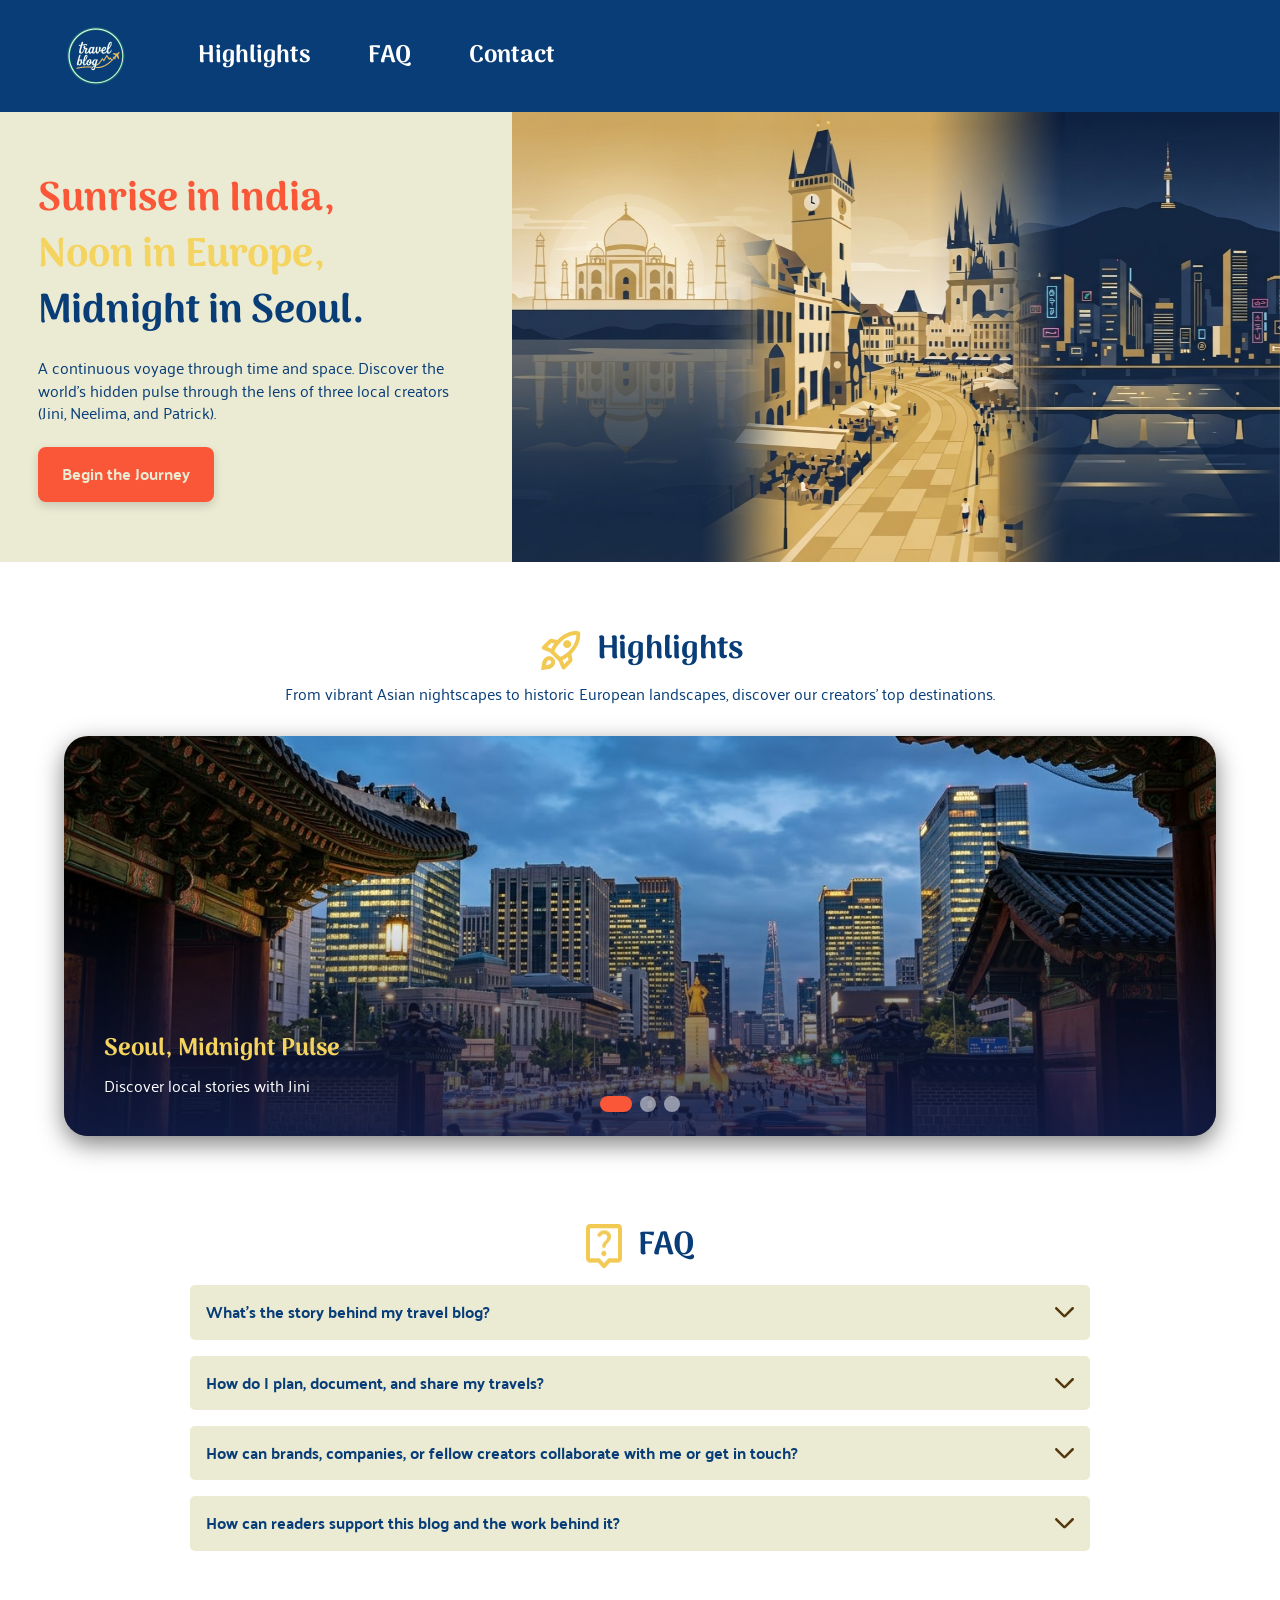
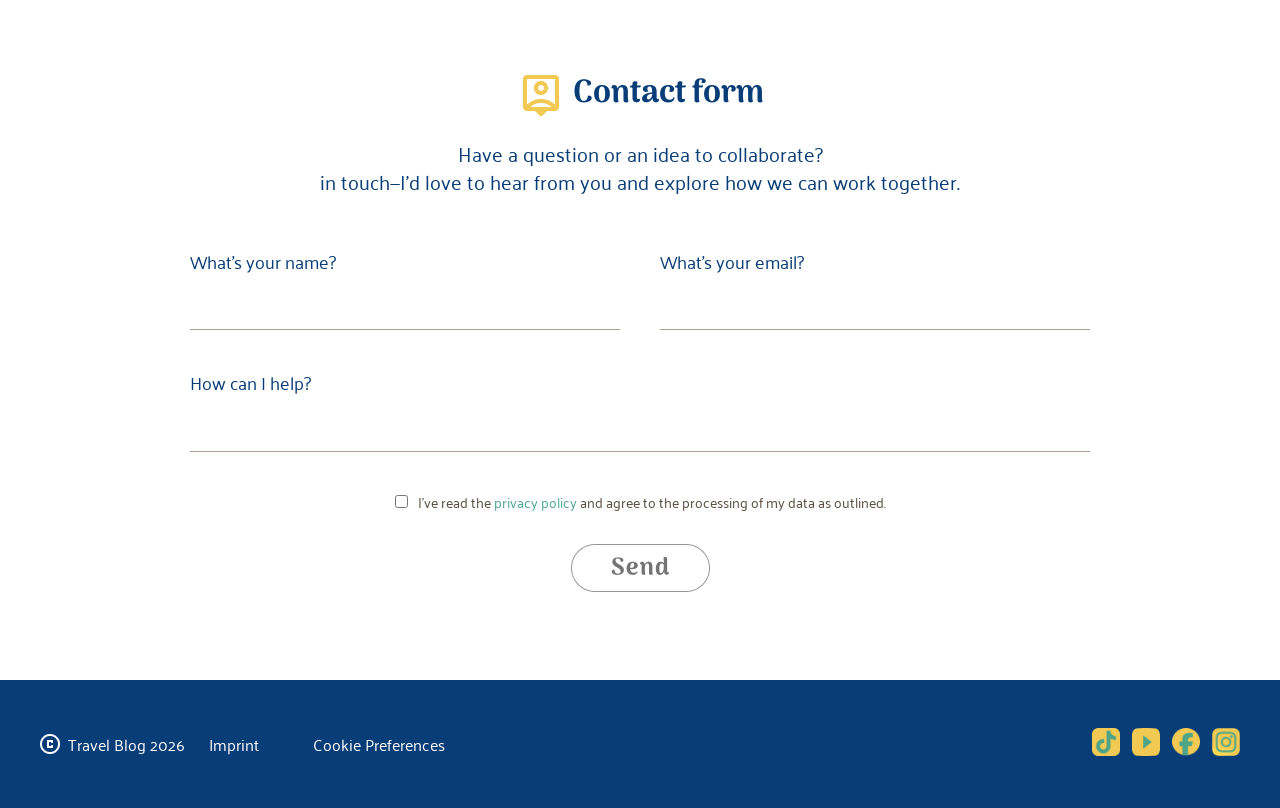
==== commit 03845336: "fin. angepasst nach dem Feedback von Marko Gollmer" ====
--- a/index.html
+++ b/index.html
@@ -72,7 +72,8 @@
         <main class="main-content" id="highlights">
 
             <div class="section-header">
-                <h2 class="section-header__title">📌 Highlights</h2>
+                
+                <h2 class="section-header__title"><img src="./assets/icon/rocket_launch_home.svg" alt="Rocket Icon"> Highlights</h2>
                 <p class="section-header__desc">
                     From vibrant Asian nightscapes to historic European landscapes, discover our creators' top
                     destinations.
--- a/styles/variables.css
+++ b/styles/variables.css
@@ -1,4 +1,3 @@
-
 /* CSS Variables for easy theme management and consistency */
 :root {
     /* Font Variables */
--- a/style.css
+++ b/style.css
@@ -1,9 +1,12 @@
 /* 1. Base Body Styles */
-
-/* 1. html과 body에 화면 전체 높이 기준 부여 */
+* {
+    box-sizing: border-box;
+}
+
 html,
 body {
     width: 100%;
+    overflow-x: hidden;
     min-height: 100vh;
     margin: 0;
     padding: 0;
@@ -22,7 +25,6 @@
     display: flex;
     flex-direction: column;
     flex: 1;
-    width: 100%;
 }
 
 footer,
@@ -41,6 +43,7 @@
 /* =========================================================
     2. Common Elements (Buttons, Containers)
 ========================================================= */
+
 a.btn--primary,
 a.btn--primary:link,
 a.btn--primary:visited,
@@ -74,7 +77,6 @@
     box-shadow: 0 2px 6px rgba(0, 0, 0, 0.2);
 }
 
-
 /* =========================================================
     3. Header & Navigation
 ========================================================= */
@@ -129,7 +131,6 @@
 .float-airplane {
     animation: floatPlane 1.8s ease-in-out infinite alternate;
 }
-
 
 .nav-bar {
     display: flex;
@@ -220,176 +221,11 @@
     }
 }
 
-
-/* =========================================================
-    3. Header & Navigation -Patrick
-========================================================= */
-
-
-
-/* .header {
-    width: 100%;
-    background-color: var(--c-primary);
-}
-
-.header-content {
-    max-width: 1440px;
-    margin: 0 auto;
-    padding: 24px 96px;
-    display: flex;
-    justify-content: flex-start;
-    align-items: center;
-    gap: 80px;
-}
-.header__logo {
-    color: white;
-    font-size: var(--font-lg);
-    font-weight: 800;
-    display: flex;
-    align-items: center;
-    gap: 0.75rem;
-    text-decoration: none;
-}
-
-.logo-container {
-    position: relative;
-    width: 4rem;
-    height: 4rem;
-    perspective: 500px;
-    flex-shrink: 0;
-}
-
-.logo-container img {
-    position: absolute;
-    top: 0;
-    left: 0;
-    width: 100%;
-    height: 100%;
-    object-fit: contain;
-}
-
-.rotate-circle {
-    animation: rotateGlobe 8s linear infinite;
-}
-
-.float-airplane {
-    animation: floatPlane 1.8s ease-in-out infinite alternate;
-}
-
-.header>img {
-    height: 72px;
-}
-
-.nav-bar {
-    display: flex;
-    gap: 72px;
-}
-
-.nav-bar>a {
-    font-size: 1.5rem;
-    font-weight: bold;
-    color: white;
-
-    font-family: var(--font-heading);
-    text-decoration: none;
-}
-
-.nav-highlights,
-.nav-faq,
-.nav-contact {
-    position: relative;
-    text-decoration: none;
-}
-
-.nav-highlights::after,
-.nav-faq::after,
-.nav-contact::after {
-    content: '';
-    position: absolute;
-    bottom: -2px;
-    left: 0;
-    width: 105%;
-    height: 24px;
-    background-repeat: no-repeat;
-    background-position: center;
-    background-size: contain;
-    opacity: 0;
-    transition: opacity 0.2s ease;
-}
-
-.nav-highlights:hover::after,
-.nav-faq:hover::after,
-.nav-contact:hover::after {
-    opacity: 1;
-}
-
-.nav-highlights::after {
-    background-image: url('../assets/icon/underline_highlights.png');
-}
-
-.nav-faq::after {
-    background-image: url('../assets/icon/underline_faq.png');
-}
-
-.nav-contact::after {
-    background-image: url('../assets/icon/underline_contact.png');
-}
-
-.nav-bar a:active::after {
-    opacity: 0;
-}
-
-.nav-bar a:active {
-    color: #F1C953;
-}
-
-@keyframes rotateGlobe {
-    0% {
-        transform: rotateY(0deg);
-    }
-
-    100% {
-        transform: rotateY(360deg);
-    }
-}
-
-@keyframes floatPlane {
-    0% {
-        transform: translateY(0);
-    }
-
-    100% {
-        transform: translateY(-4px);
-    }
-}
-
-@media screen and (min-width: 744px) and (max-width: 850px) {
-
-    .header {
-        padding: 24px max(calc((100% - 1440px)/2), 42px);
-    }
-
-}
-
-@media screen and (max-width: 743px) {
-
-    .header {
-        padding: 24px max(calc((100% - 1440px)/2), 42px);
-        justify-content: center;
-    }
-
-    .nav-bar {
-        display: none;
-    }
-
-} */
-
 /* =========================================================
     4. Hero Section - Sequence Animation
 ========================================================= */
 .hero {
     position: relative;
-    width: 100%;
     min-height: clamp(450px, 50vh, 520px);
     overflow: hidden;
     background-color: transparent;
@@ -408,7 +244,6 @@
 .title-line--seoul {
     color: var(--c-primary);
 }
-
 
 .hero__intro-text {
     position: absolute;
@@ -548,6 +383,8 @@
     max-width: 1200px;
     margin: 0 auto;
     padding: 4rem 1.5rem;
+    width: 100%;
+    box-sizing: border-box;
 }
 
 .section-header {
@@ -556,6 +393,10 @@
 }
 
 .section-header__title {
+    display: flex;
+    justify-content: center;
+    align-items: center;
+    gap: 12px;
     font-size: var(--font-xl);
 }
 
@@ -563,17 +404,19 @@
     font-size: var(--font-base);
     margin-top: 0.5rem;
 }
-
 
 /* =========================================================
     6. Slider Component
 ========================================================= */
 .slider {
+    max-width: 1200px;
+    width: 100%;
+    margin: 0 auto 4rem auto;
     position: relative;
     overflow: hidden;
     border-radius: 1.5rem;
     box-shadow: 0 0.5rem 1.5rem rgba(0, 0, 0, 0.5);
-    margin-bottom: 4rem;
+    box-sizing: border-box;
 }
 
 .slider__input {
@@ -685,7 +528,6 @@
     border-radius: 0.5rem;
 }
 
-
 /* =========================================================
    7. FAQ - Detaillist // Creator: Patrick
 ========================================================= */
@@ -712,7 +554,7 @@
 
 .faq-section details {
     background-color: var(--c-secondary);
-    width: 1200px;
+    width: 1150px;
     padding: 16px;
     margin-top: 16px;
     border-radius: 5px;
@@ -749,7 +591,7 @@
 
 @media screen and (min-width: 1040px) and (max-width: 1300px) {
     .faq-section details {
-        width: 800px;
+        width: 900px;
     }
 }
 
@@ -767,14 +609,13 @@
     }
 }
 
-
 /* =========================================================
    9. Contack Form
 ========================================================= */
 
 .Contact_form {
     padding-top: 120px;
-    max-width: 1200px;
+    max-width: 1100px;
     width: 100%;
     margin: 0 auto;
     box-sizing: border-box;
@@ -814,7 +655,7 @@
 .questions-container {
     padding: 50px 30px 0px 30px;
     width: 100%;
-    max-width: 900px;
+    max-width: 1000px;
     display: flex;
     flex-direction: column;
     gap: 40px;
@@ -908,7 +749,6 @@
         margin-bottom: 16px;
     }
 
-    /* 2. 실제 글자가 들어있는 h2(.heading)에 직접 폰트 크기 지정 */
     .Contact_row .heading {
         font-size: 1.5rem;
         /* 32px 정확히 적용 */
@@ -917,10 +757,8 @@
         color: var(--c-primary);
         line-height: 1.2;
         margin: 0;
-        /* h2 기본 여백 제거 */
-    }
-
-    /* 3. 아이콘 크기 */
+    }
+
     .Contact_row>img {
         width: 3rem;
         height: 3rem;
@@ -961,13 +799,10 @@
     }
 }
 
-
 /* =========================================================
    Footer Components (Rem & Single Media Query System)
 ========================================================= */
-
 .footer {
-    width: 100%;
     background-color: var(--c-primary);
     color: white;
     padding: 3rem 0;
@@ -1026,18 +861,14 @@
    Footer Navigation & Social Links Hover Effects
 ========================================================= */
 
-
 .footer-nav a:hover {
     font-weight: bold;
 }
-
 
 .footer-links img:hover {
     box-shadow: 2px 2px 2px 2px rgba(255, 255, 255, 0.25);
     border-radius: 5px;
 }
-
-
 
 @media screen and (max-width: 768px) {
     body {
@@ -1069,22 +900,20 @@
         text-decoration: none;
     }
 
-
     .footer-nav a:nth-of-type(1) {
         order: 1;
     }
 
-
     .footer-nav a:nth-of-type(2) {
         order: 2;
     }
-
 
     .footer-nav p {
         order: 3;
         font-size: 0.85rem;
         margin: 0;
-        white-space: nowrap;
+        white-space: normal;
+        word-break: break-word;
         display: flex;
         align-items: center;
         gap: 0.3rem;
@@ -1093,7 +922,6 @@
     .footer-nav p img {
         height: 1rem;
     }
-
 
     .footer-links {
         display: flex;
@@ -1105,7 +933,6 @@
         width: 1.5rem;
         height: 1.5rem;
     }
-
 
     .footer--mobile,
     .nav-bar-mobile {
@@ -1135,169 +962,7 @@
     }
 }
 
-
 /* =========================================================
-   9. Footer Components (Desktop Standard)-Patrick
-========================================================= */
-/* 
-.footer {
-    width: 100%;
-    background-color: var(--c-primary);
-    padding: 48px 0;
-}
-
-.footer__container {
-    max-width: 1440px;
-    width: 100%;
-    margin: 0 auto;
-    padding: 0 88px;
-    display: flex;
-    justify-content: space-between;
-    align-items: center;
-    box-sizing: border-box;
-}
-
-.footer-nav {
-    display: flex;
-    gap: 72px;
-
-    color: white;
-}
-
-.footer-nav p {
-    display: flex;
-    align-items: center;
-    gap: 8px;
-}
-
-.footer-nav img {
-    height: 24px;
-}
-
-.footer-nav a {
-    color: white;
-    text-decoration: none;
-    text-align: center;
-    min-width: 80px;
-}
-
-.footer-nav a:hover {
-    font-weight: bold;
-}
-
-.footer-links {
-    display: flex;
-    gap: 16px;
-}
-
-.footer-links img {
-    height: 32px;
-}
-
-.footer-links img:hover {
-    box-shadow: 2px 2px 2px 2px rgba(255, 255, 255, 0.25);
-    border-radius: 5px;
-}
-
-.nav-bar-mobile {
-    display: none;
-}
-
-
-
-
-@media screen and (min-width: 851px) and (max-width: 1176px) {
-
-    .footer-nav {
-        gap: 42px;
-    }
-
-}
-
-@media screen and (min-width: 744px) and (max-width: 850px) {
-
-    .footer {
-        padding: 48px max(calc((100% - 1440px)/2), 42px);
-    }
-
-    .footer-nav {
-        gap: 42px;
-    }
-
-}
-
-@media screen and (min-width: 526px) and (max-width: 743px) {
-
-    .footer {
-        padding: 24px max(calc((100% - 1440px)/2), 42px);
-        align-items: flex-end;
-    }
-
-    .footer-nav {
-        flex-direction: column-reverse;
-        align-items: flex-start;
-        gap: 8px;
-    }
-
-    .footer-nav a {
-        text-align: start;
-    }
-
-    .nav-bar-mobile {
-        display: flex;
-        justify-content: space-between;
-        align-items: center;
-        padding: 24px 42px;
-
-        background-color: #F1C953;
-
-        position: sticky;
-        bottom: 0;
-    }
-
-}
-
-
-
-
-@media screen and (max-width: 525px) {
-
-    .footer {
-        padding: 24px max(calc((100% - 1440px)/2), 24px);
-        align-items: flex-end;
-    }
-
-    .footer-nav {
-        flex-direction: column-reverse;
-        align-items: flex-start;
-        gap: 8px;
-
-        font-size: 0.8rem;
-    }
-
-    .footer-nav a {
-        text-align: start;
-    }
-
-    .footer-links img {
-        height: 20px;
-    }
-
-    .nav-bar-mobile {
-        display: flex;
-        justify-content: space-between;
-        align-items: center;
-        padding: 16px 42px;
-
-        background-color: #F1C953;
-
-        position: sticky;
-        bottom: 0;
-    }
-
-} */
-
-/* /* =========================================================
    9. Media Query (Mobile Screens)
 ========================================================= */
 @media (max-width: 768px) {
@@ -1336,4 +1001,60 @@
         height: clamp(200px, 35vw, 260px);
     }
 
+}
+
+@media screen and (max-width: 540px) {
+    .faq-section {
+        padding: 24px 16px !important;
+    }
+
+    .faq-section details {
+        width: 100% !important;
+        max-width: 100% !important;
+    }
+
+    .main-content {
+        padding: 2rem 16px;
+        width: 100%;
+        box-sizing: border-box;
+    }
+
+    .Contact_form {
+        padding-left: 16px;
+        padding-right: 16px;
+    }
+
+    .questions-container {
+        padding: 24px 0 0 0 !important;
+        width: 100% !important;
+        max-width: 100% !important;
+    }
+
+    .slider {
+        border-radius: 0.75rem;
+        margin-left: 0;
+        margin-right: 0;
+    }
+
+    .slider__slide {
+        padding: 1.5rem;
+        height: 20rem;
+    }
+}
+
+@media screen and (max-width: 530px) {
+
+    html,
+    body {
+        width: 100%;
+        max-width: 100vw;
+        overflow-x: hidden;
+    }
+
+    .page-wrapper,
+    main.page-wrapper {
+        width: 100%;
+        max-width: 100vw;
+        overflow-x: hidden;
+    }
 }
